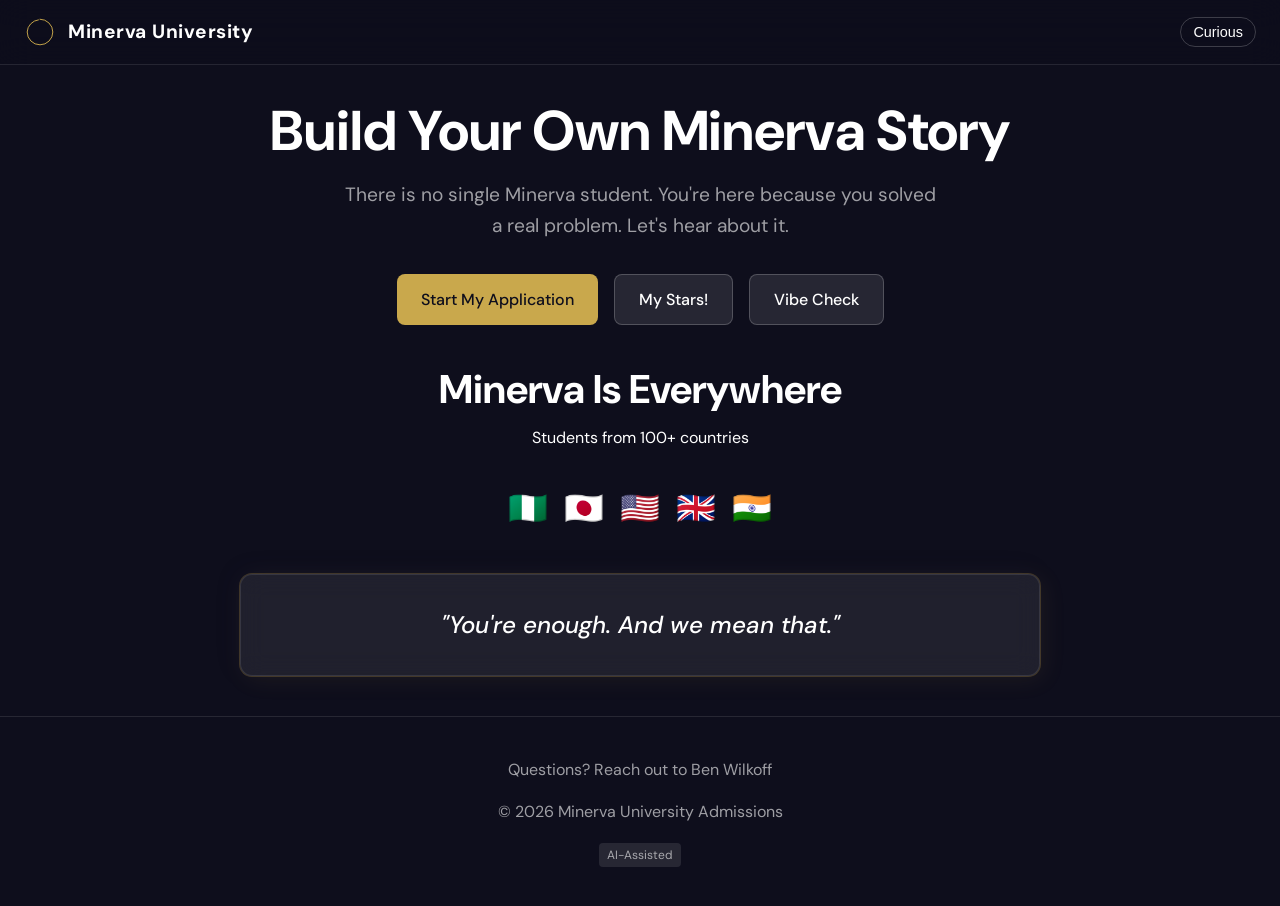
==== index.html @ 48ef0e26 "phase1: critical fixes - buttons, navigation, actual logo" ====
<!DOCTYPE html>
<html lang="en">
<head>
    <meta charset="UTF-8">
    <meta name="viewport" content="width=device-width, initial-scale=1.0">
    <title>Minerva University Admissions</title>
    <link rel="stylesheet" href="css/styles.css">
    <link rel="stylesheet" href="css/glassmorphism.css">
</head>
<body>
    <nav class="navbar glass-nav">
        <div class="nav-left">
            <svg class="logo-enso" viewBox="0 0 100 100">
                <!-- Open circle hand-drawn style -->
                <path d="M 50 10 A 40 40 0 1 1 10 50 A 40 40 0 0 1 45 12" />
            </svg>
            <span class="nav-title">Minerva University</span>
        </div>
        <button class="mood-toggle">Curious</button>
    </nav>

    <main class="container">
        <section class="hero text-center mt-4 mb-4">
            <h1>Build Your Own Minerva Story</h1>
            <p class="subtitle" style="margin-left: auto; margin-right: auto;">There is no single Minerva student. You're here because you solved a real problem. Let's hear about it.</p>
            <div class="btn-group" style="justify-content: center;">
                <a href="apply/index.html" class="btn btn-primary">Start My Application</a>
                <a href="my-stars/index.html" class="btn btn-secondary">My Stars!</a>
                <a href="vibe-check/index.html" class="btn btn-secondary">Vibe Check</a>
            </div>
        </section>

        <section class="flags-section text-center">
            <h2>Minerva Is Everywhere</h2>
            <p class="text-secondary">Students from 100+ countries</p>
            <div id="flag-container" style="display: flex; flex-wrap: wrap; gap: 16px; justify-content: center; margin-top: 32px;">
                <!-- Flags will be injected here via JS in Phase 4 -->
                <span class="flag-emoji" style="font-size: 2rem;">🇳🇬</span>
                <span class="flag-emoji" style="font-size: 2rem;">🇯🇵</span>
                <span class="flag-emoji" style="font-size: 2rem;">🇺🇸</span>
                <span class="flag-emoji" style="font-size: 2rem;">🇬🇧</span>
                <span class="flag-emoji" style="font-size: 2rem;">🇮🇳</span>
            </div>
        </section>

        <section class="affirmations">
            <div class="chromatic-glass affirmation-card">
                "The most interesting thing about you is not on your résumé."
            </div>
        </section>
    </main>

    <footer>
        <div class="container footer-content">
            <div class="contact">Questions? Reach out to Ben Wilkoff</div>
            <div class="copyright">&copy; 2026 Minerva University Admissions</div>
            <div class="ai-disclosure">
                <span class="badge" style="background: rgba(255,255,255,0.1); padding: 4px 8px; border-radius: 4px; font-size: 12px;">AI-Assisted</span>
            </div>
        </div>
    </footer>

    <script src="js/haptics.js"></script>
    <script src="js/app.js"></script>
</body>
</html>
---- css/styles.css ----
/* css/styles.css */
@import url('https://fonts.googleapis.com/css2?family=DM+Sans:wght@400;500;700&display=swap');

:root {
  --primary-gold: #C9A84C;
  --bg-dark: #0E0E1C;
  --glass-border: rgba(255, 255, 255, 0.2);
  --text-primary: #FFFFFF;
  --text-secondary: rgba(255, 255, 255, 0.6);
  --gap: 12px;
  --padding: 24px;
  --margin: 40px;
  --radius-card: 12px;
  --radius-btn: 8px;
}

* {
  box-sizing: border-box;
  margin: 0;
  padding: 0;
}

body {
  font-family: 'DM Sans', system-ui, -apple-system, sans-serif;
  background-color: var(--bg-dark);
  color: var(--text-primary);
  line-height: 1.6;
  min-height: 100vh;
  display: flex;
  flex-direction: column;
  overflow-x: hidden;
}

a {
  text-decoration: none;
  color: inherit;
}

/* Navigation */
.navbar {
  position: sticky;
  top: 0;
  z-index: 100;
  display: flex;
  justify-content: space-between;
  align-items: center;
  padding: 16px 24px;
  width: 100%;
}

.nav-left {
  display: flex;
  align-items: center;
  gap: 12px;
}

.logo-enso {
  width: 32px;
  height: 32px;
  fill: none;
  stroke: var(--primary-gold);
  stroke-width: 3;
  stroke-linecap: round;
}

.nav-title {
  font-weight: 700;
  font-size: 1.2rem;
  letter-spacing: 0.5px;
}

.mood-toggle {
  background: transparent;
  border: 1px solid var(--glass-border);
  color: var(--text-primary);
  padding: 6px 12px;
  border-radius: 20px;
  font-size: 0.9rem;
  cursor: pointer;
  transition: background 0.2s;
}

.mood-toggle:hover {
  background: rgba(255, 255, 255, 0.1);
}

/* Typography */
h1, h2, h3, h4 {
  font-weight: 700;
  line-height: 1.2;
}

h1 {
  font-size: clamp(2rem, 5vw, 3.5rem);
  margin-bottom: 16px;
}

h2 {
  font-size: clamp(1.5rem, 4vw, 2.5rem);
  margin-bottom: 12px;
}

.subtitle {
  font-size: 1.2rem;
  color: var(--text-secondary);
  max-width: 600px;
  margin-bottom: 32px;
}

.small-caps {
  font-size: 12px;
  text-transform: uppercase;
  letter-spacing: 2px;
  color: var(--text-secondary);
}

/* Layout */
.container {
  width: 100%;
  max-width: 1200px;
  margin: 0 auto;
  padding: 0 24px;
}

section {
  margin: var(--margin) 0;
}

/* Buttons */
.btn-group {
  display: flex;
  gap: 16px;
  flex-wrap: wrap;
}

.btn {
  display: inline-flex;
  align-items: center;
  justify-content: center;
  padding: 12px 24px;
  border-radius: var(--radius-btn);
  font-weight: 500;
  cursor: pointer;
  transition: transform 0.2s, opacity 0.2s;
  border: none;
  font-size: 1rem;
}

.btn:hover {
  transform: translateY(-2px);
  opacity: 0.9;
}

.btn:active {
  transform: translateY(0);
}

.btn-primary {
  background-color: var(--primary-gold);
  color: var(--bg-dark);
}

.btn-secondary {
  background-color: rgba(255, 255, 255, 0.1);
  color: var(--text-primary);
  border: 1px solid var(--glass-border);
}

/* Forms */
.form-group {
  margin-bottom: 24px;
}

label {
  display: block;
  margin-bottom: 8px;
  font-weight: 500;
}

input[type="text"],
input[type="email"],
textarea {
  width: 100%;
  padding: 16px;
  background: rgba(255, 255, 255, 0.05);
  border: 1px solid var(--glass-border);
  border-radius: var(--radius-btn);
  color: var(--text-primary);
  font-family: inherit;
  font-size: 1rem;
  transition: border-color 0.2s;
}

input:focus,
textarea:focus {
  outline: none;
  border-color: var(--primary-gold);
}

textarea {
  min-height: 150px;
  resize: vertical;
}

/* Footer */
footer {
  margin-top: auto;
  padding: 40px 0;
  border-top: 1px solid rgba(255, 255, 255, 0.1);
  text-align: center;
}

.footer-content {
  display: flex;
  flex-direction: column;
  align-items: center;
  gap: 16px;
  color: var(--text-secondary);
}

/* Progress Bar */
.progress-container {
  width: 100%;
  height: 4px;
  background: rgba(255, 255, 255, 0.1);
  border-radius: 2px;
  margin: 16px 0;
  overflow: hidden;
}

.progress-bar {
  height: 100%;
  background: var(--primary-gold);
  width: 0%;
  transition: width 0.3s ease;
}

/* Utilities */
.text-center { text-align: center; }
.mt-4 { margin-top: 32px; }
.mb-4 { margin-bottom: 32px; }
---- css/glassmorphism.css ----
/* css/glassmorphism.css */

/* Basic Glassmorphism */
.glass {
  background: rgba(255, 255, 255, 0.1);
  backdrop-filter: blur(12px);
  -webkit-backdrop-filter: blur(12px);
  border: 1px solid rgba(255, 255, 255, 0.2);
  border-radius: 12px;
}

/* Nav Glass (more opaque) */
.glass-nav {
  background: rgba(14, 14, 28, 0.7);
  backdrop-filter: blur(16px);
  -webkit-backdrop-filter: blur(16px);
  border-bottom: 1px solid rgba(255, 255, 255, 0.1);
}

/* Chromatic Glass (enhanced frosted glass with shimmer) */
.chromatic-glass {
  position: relative;
  background: rgba(255, 255, 255, 0.08);
  backdrop-filter: blur(12px) hue-rotate(2deg);
  -webkit-backdrop-filter: blur(12px) hue-rotate(2deg);
  border-radius: 12px;
  box-shadow:
    0 0 0 1px rgba(201, 168, 76, 0.25),      /* gold rim */
    4px 4px 24px rgba(201, 168, 76, 0.08),     /* gold glow */
    -4px -4px 24px rgba(45, 53, 97, 0.08),     /* blue glow */
    inset 0 0 0 1px rgba(255, 255, 255, 0.1);  /* inner light */
  overflow: hidden; /* To contain the shimmer pseudoelement if used, though specs don't strictly define structure */
}

/* Shimmer animation (rotating prismatic gradient) */
.chromatic-glass::before {
  content: "";
  position: absolute;
  top: 50%;
  left: 50%;
  width: 200%;
  height: 200%;
  background: conic-gradient(
    from 0deg,
    transparent 0deg,
    rgba(255, 255, 255, 0.05) 90deg,
    rgba(201, 168, 76, 0.1) 180deg,
    transparent 270deg
  );
  transform-origin: 0 0;
  animation: chromaticShimmer 10s linear infinite;
  pointer-events: none;
  z-index: 0;
}

.chromatic-glass > * {
  position: relative;
  z-index: 1;
}

@keyframes chromaticShimmer {
  0% { transform: rotate(0deg) translateX(-50%) translateY(-50%); }
  100% { transform: rotate(360deg) translateX(-50%) translateY(-50%); }
}

/* Application specific cards */
.affirmation-card {
  padding: 32px;
  text-align: center;
  font-size: 1.5rem;
  font-weight: 500;
  font-style: italic;
  margin: 40px auto;
  max-width: 800px;
}

.competition-card {
  padding: 24px;
  cursor: pointer;
  transition: transform 0.2s, box-shadow 0.2s;
}

.competition-card:hover {
  transform: translateY(-4px);
  box-shadow: 
    0 0 0 1px rgba(201, 168, 76, 0.5),
    4px 4px 32px rgba(201, 168, 76, 0.15),
    -4px -4px 32px rgba(45, 53, 97, 0.15);
}

.form-container {
  padding: 40px;
  max-width: 600px;
  margin: 40px auto;
}
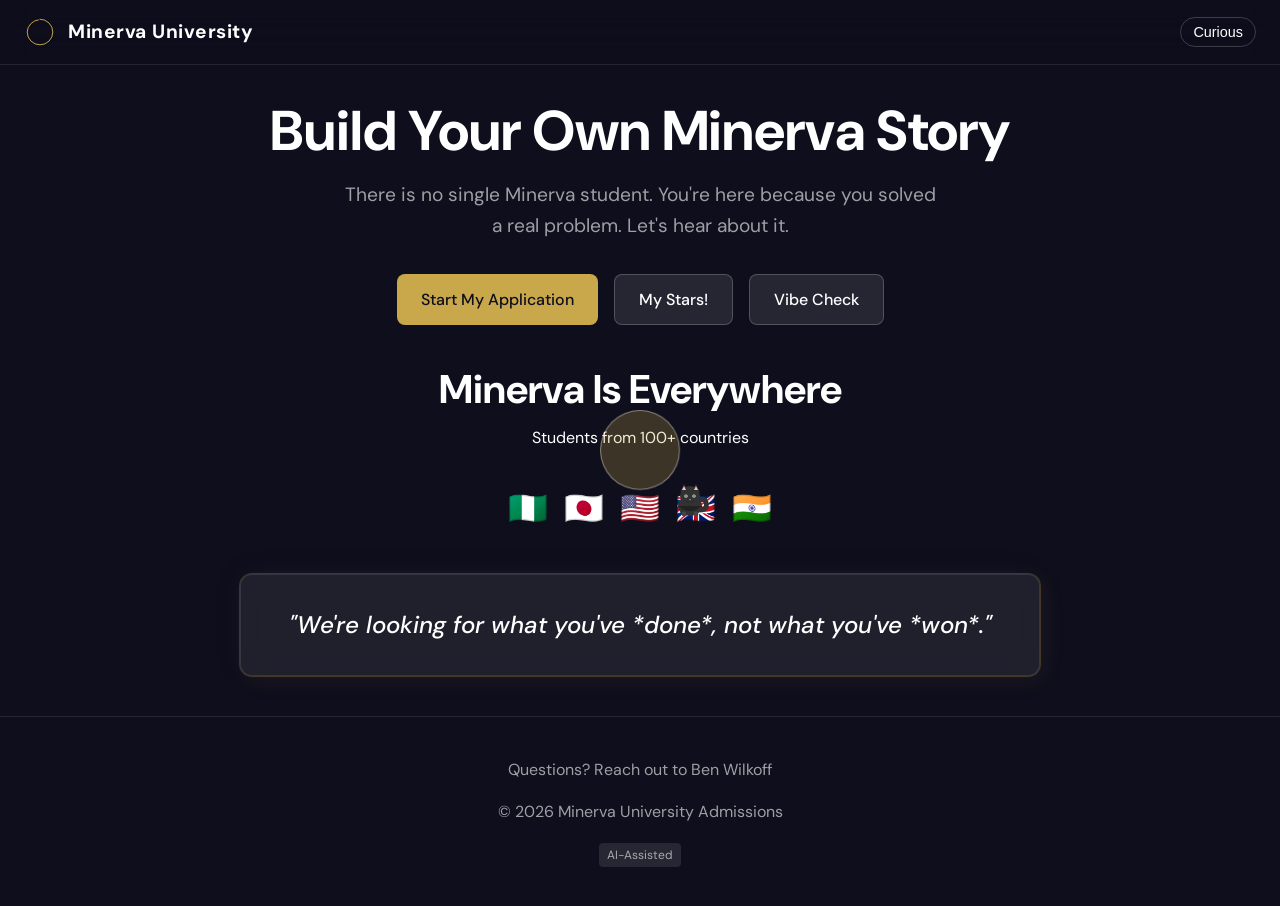
==== commit c38af94c: "phase2: realistic freddy with fur and spring physics" ====
--- a/index.html
+++ b/index.html
@@ -62,5 +62,6 @@
 
     <script src="js/haptics.js"></script>
     <script src="js/app.js"></script>
+    <script src="js/freddy.js"></script>
 </body>
 </html>
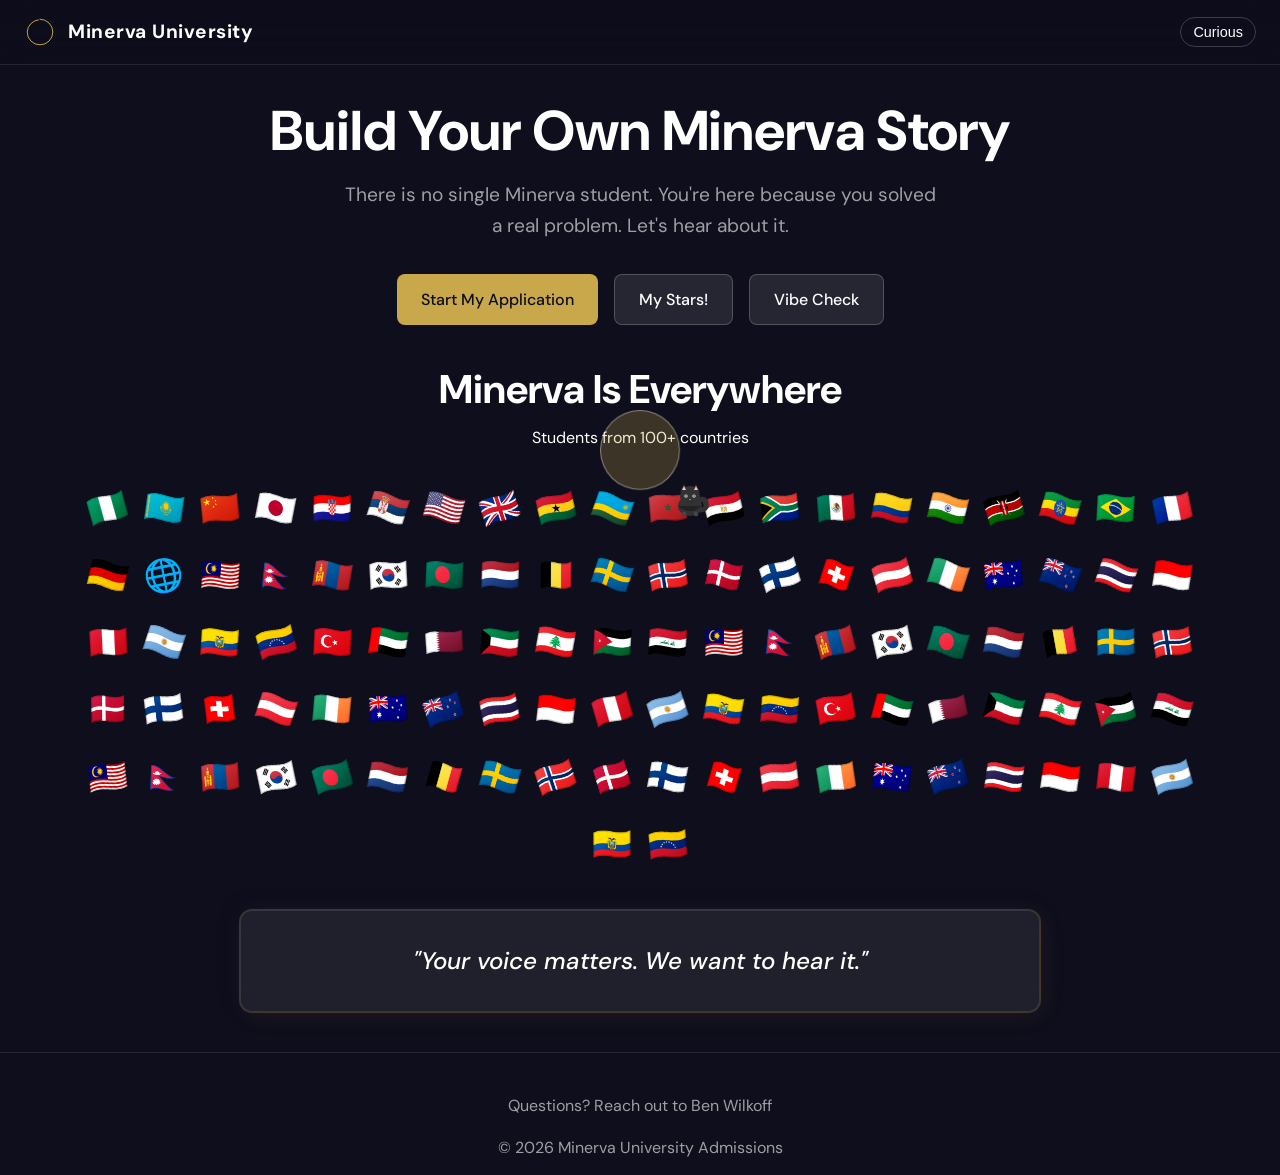
==== commit 32f94a53: "phase4: 100+ country flags with toss animation" ====
--- a/index.html
+++ b/index.html
@@ -63,5 +63,6 @@
     <script src="js/haptics.js"></script>
     <script src="js/app.js"></script>
     <script src="js/freddy.js"></script>
+    <script src="js/flag-animation.js"></script>
 </body>
 </html>
--- a/css/glassmorphism.css
+++ b/css/glassmorphism.css
@@ -1,4 +1,6 @@
-/* css/glassmorphism.css */
+/* css/glassmorphism.css
+   Phase 3: Glassmorphism + Chromatic Glass shimmer implemented 
+*/
 
 /* Basic Glassmorphism */
 .glass {
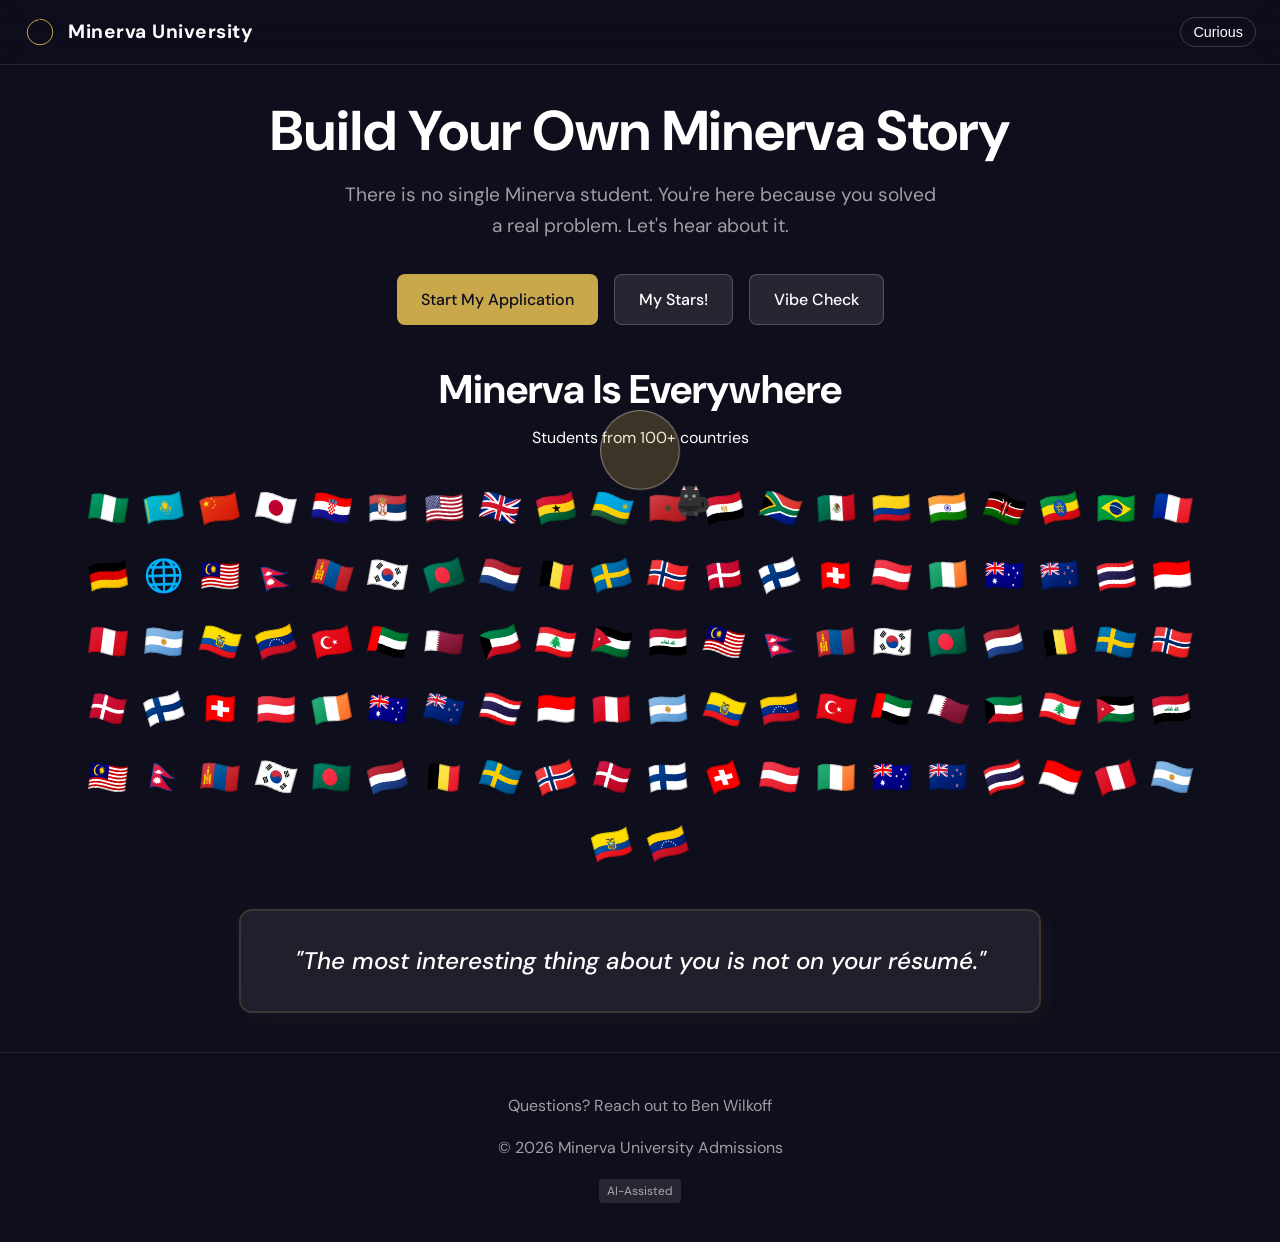
==== commit 896c7521: "phase9: final polish, testing, and deployment" ====
--- a/index.html
+++ b/index.html
@@ -6,6 +6,7 @@
     <title>Minerva University Admissions</title>
     <link rel="stylesheet" href="css/styles.css">
     <link rel="stylesheet" href="css/glassmorphism.css">
+    <link rel="stylesheet" href="css/device-themes.css">
 </head>
 <body>
     <nav class="navbar glass-nav">
@@ -61,6 +62,7 @@
     </footer>
 
     <script src="js/haptics.js"></script>
+    <script src="js/device-detect.js"></script>
     <script src="js/app.js"></script>
     <script src="js/freddy.js"></script>
     <script src="js/flag-animation.js"></script>
--- a/css/device-themes.css
+++ b/css/device-themes.css
@@ -0,0 +1,74 @@
+/* css/device-themes.css */
+
+/* iPhone Pro */
+html.device-iphone.iphone-pro {
+  --primary-gold: #D4AF37; /* richer gold */
+}
+html.device-iphone.iphone-pro .glass, 
+html.device-iphone.iphone-pro .chromatic-glass {
+  backdrop-filter: blur(16px);
+  -webkit-backdrop-filter: blur(16px);
+}
+html.device-iphone.iphone-pro .navbar {
+  padding-top: max(env(safe-area-inset-top), 16px);
+}
+html.device-iphone.iphone-pro .container {
+  padding: 0 16px; /* more compact */
+}
+
+/* iPhone Base */
+html.device-iphone.iphone-base {
+  --primary-gold: #C9A84C;
+}
+html.device-iphone.iphone-base .glass, 
+html.device-iphone.iphone-base .chromatic-glass {
+  backdrop-filter: blur(10px);
+  -webkit-backdrop-filter: blur(10px);
+}
+
+/* iPad */
+html.device-ipad .container {
+  max-width: 900px;
+}
+html.device-ipad .grid {
+  grid-template-columns: repeat(2, 1fr);
+}
+
+/* Samsung / Android */
+html.device-samsung {
+  --bg-dark: #0A0A14; /* cooler blue-gray */
+  --primary-gold: #B39B42;
+}
+html.device-android .glass, 
+html.device-android .chromatic-glass {
+  backdrop-filter: blur(8px);
+  -webkit-backdrop-filter: blur(8px);
+}
+
+/* MacBook */
+html.device-macbook .container {
+  max-width: 1000px;
+}
+html.device-macbook .competition-card:hover {
+  transform: translateY(-6px);
+  box-shadow: 
+    0 0 0 1px rgba(201, 168, 76, 0.6),
+    8px 8px 40px rgba(201, 168, 76, 0.2),
+    -8px -8px 40px rgba(45, 53, 97, 0.2);
+}
+
+/* iMac */
+html.device-imac .container {
+  max-width: 1400px;
+}
+
+/* Windows */
+html.os-windows {
+  /* subtly different rendering or colors */
+  --bg-dark: #0C0C18;
+}
+html.os-windows * {
+  /* explicit override for sub-pixel antialiasing on windows */
+  -webkit-font-smoothing: antialiased;
+  -moz-osx-font-smoothing: grayscale;
+}
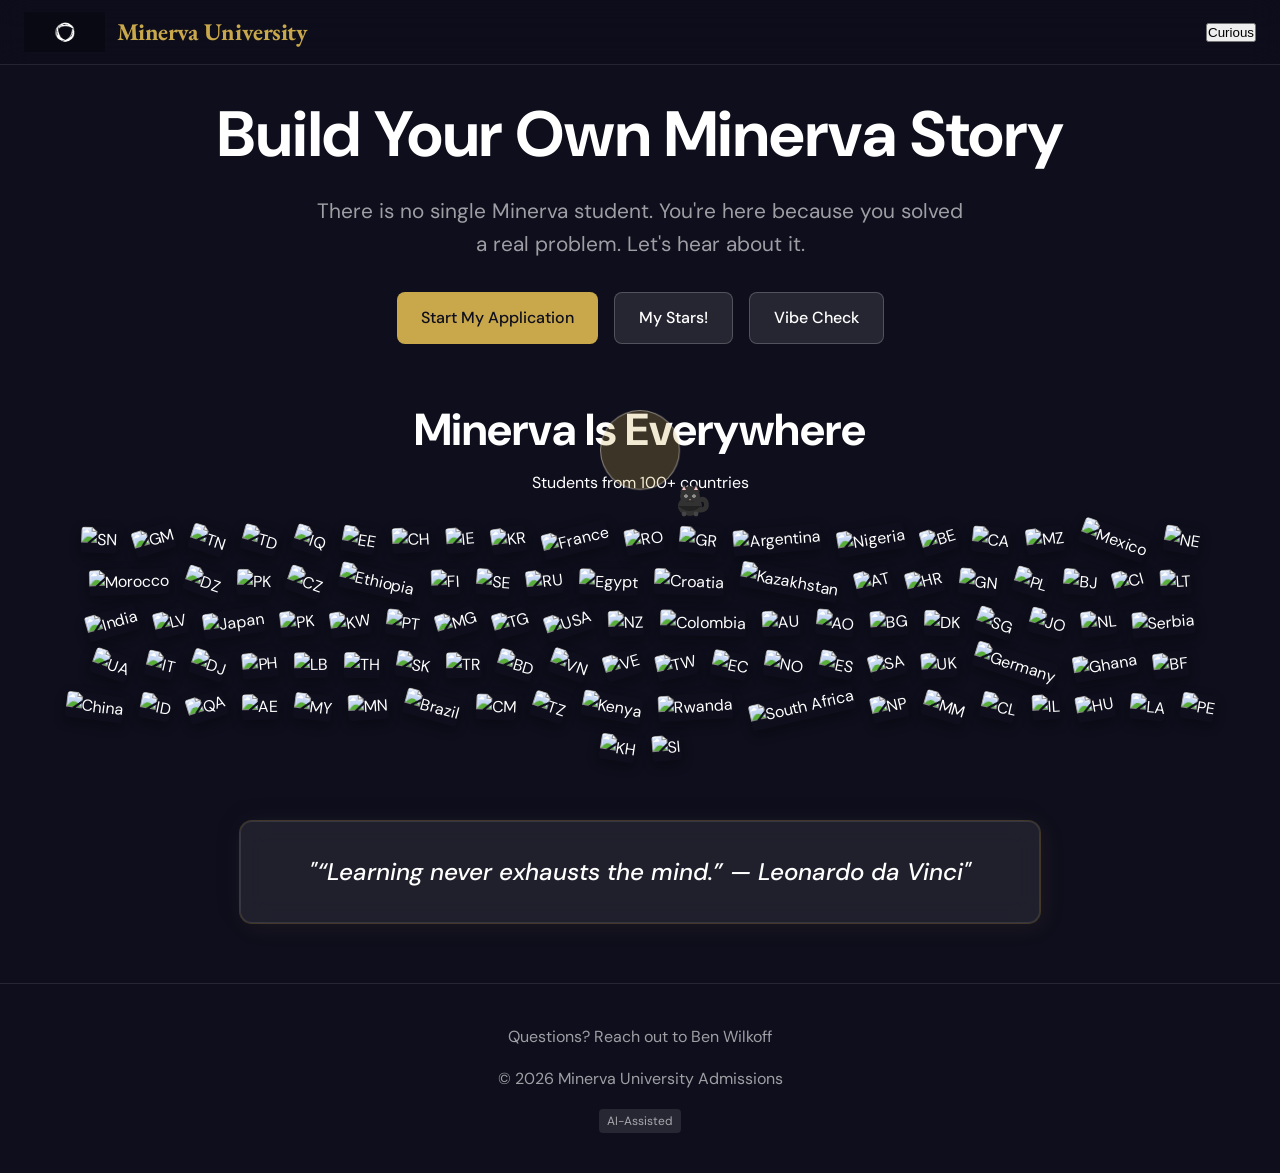
==== commit 68742ce2: "fix: amp haptics, randomize flags, add idle motion, upgrade logo typography, and expand affirmations" ====
--- a/index.html
+++ b/index.html
@@ -11,10 +11,7 @@
 <body>
     <nav class="navbar glass-nav">
         <div class="nav-left">
-            <svg class="logo-enso" viewBox="0 0 100 100">
-                <!-- Open circle hand-drawn style -->
-                <path d="M 50 10 A 40 40 0 1 1 10 50 A 40 40 0 0 1 45 12" />
-            </svg>
+            <img src="Minerva Logo/download (6).png" alt="Minerva Logo" class="logo-png">
             <span class="nav-title">Minerva University</span>
         </div>
         <button class="mood-toggle">Curious</button>
--- a/css/styles.css
+++ b/css/styles.css
@@ -1,5 +1,5 @@
 /* css/styles.css */
-@import url('https://fonts.googleapis.com/css2?family=DM+Sans:wght@400;500;700&display=swap');
+@import url('https://fonts.googleapis.com/css2?family=DM+Sans:wght@400;500;700&family=EB+Garamond:wght@400;700&display=swap');
 
 :root {
   --primary-gold: #C9A84C;
@@ -44,7 +44,7 @@
   display: flex;
   justify-content: space-between;
   align-items: center;
-  padding: 16px 24px;
+  padding: 12px 24px;
   width: 100%;
 }
 
@@ -52,6 +52,12 @@
   display: flex;
   align-items: center;
   gap: 12px;
+}
+
+.logo-png {
+  height: 40px;
+  mix-blend-mode: screen; /* Removes black background */
+  filter: brightness(1.2);
 }
 
 .logo-enso {
@@ -64,24 +70,11 @@
 }
 
 .nav-title {
+  font-family: 'EB Garamond', serif;
   font-weight: 700;
-  font-size: 1.2rem;
-  letter-spacing: 0.5px;
-}
-
-.mood-toggle {
-  background: transparent;
-  border: 1px solid var(--glass-border);
-  color: var(--text-primary);
-  padding: 6px 12px;
-  border-radius: 20px;
-  font-size: 0.9rem;
-  cursor: pointer;
-  transition: background 0.2s;
-}
-
-.mood-toggle:hover {
-  background: rgba(255, 255, 255, 0.1);
+  font-size: 1.5rem;
+  letter-spacing: -0.02em; /* Tighter spacing as requested */
+  color: var(--primary-gold);
 }
 
 /* Typography */
@@ -91,26 +84,26 @@
 }
 
 h1 {
-  font-size: clamp(2rem, 5vw, 3.5rem);
-  margin-bottom: 16px;
+  font-size: clamp(2.2rem, 6vw, 4rem);
+  margin-bottom: 20px;
 }
 
 h2 {
-  font-size: clamp(1.5rem, 4vw, 2.5rem);
+  font-size: clamp(1.8rem, 4vw, 2.8rem);
   margin-bottom: 12px;
 }
 
 .subtitle {
-  font-size: 1.2rem;
+  font-size: 1.3rem;
   color: var(--text-secondary);
-  max-width: 600px;
+  max-width: 650px;
   margin-bottom: 32px;
 }
 
 .small-caps {
   font-size: 12px;
   text-transform: uppercase;
-  letter-spacing: 2px;
+  letter-spacing: 1px; /* Reduced spacing */
   color: var(--text-secondary);
 }
 
@@ -123,7 +116,17 @@
 }
 
 section {
-  margin: var(--margin) 0;
+  margin: 60px 0;
+}
+
+/* Flag Idle Animation */
+.flag-emoji.idle-float {
+  animation: flagFloat 4s ease-in-out infinite;
+}
+
+@keyframes flagFloat {
+  0%, 100% { transform: translateY(0) rotate(var(--rot)); }
+  50% { transform: translateY(-8px) rotate(calc(var(--rot) + 5deg)); }
 }
 
 /* Buttons */
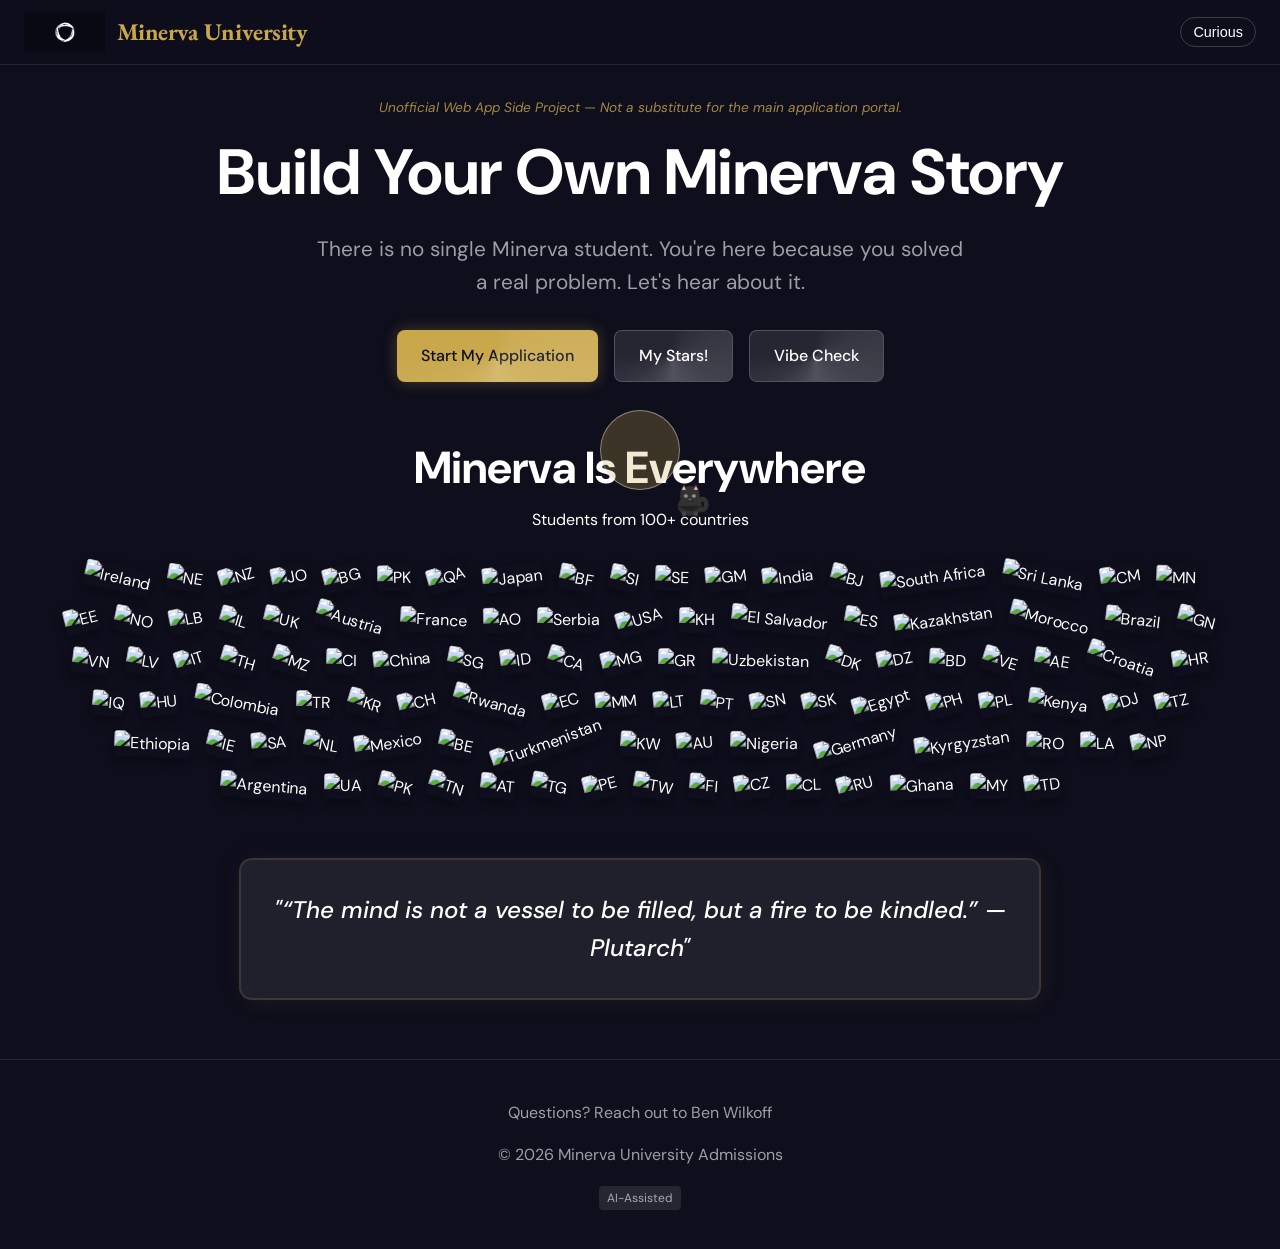
==== commit 26656813: "feat: add pixie dust idle animation, apply chromatic glass to buttons, and refine haptics" ====
--- a/index.html
+++ b/index.html
@@ -19,6 +19,7 @@
 
     <main class="container">
         <section class="hero text-center mt-4 mb-4">
+            <p class="disclaimer-text">Unofficial Web App Side Project — Not a substitute for the main application portal.</p>
             <h1>Build Your Own Minerva Story</h1>
             <p class="subtitle" style="margin-left: auto; margin-right: auto;">There is no single Minerva student. You're here because you solved a real problem. Let's hear about it.</p>
             <div class="btn-group" style="justify-content: center;">
--- a/css/styles.css
+++ b/css/styles.css
@@ -77,6 +77,23 @@
   color: var(--primary-gold);
 }
 
+.mood-toggle {
+  background: transparent;
+  border: 1px solid var(--glass-border);
+  color: var(--text-primary);
+  padding: 6px 12px;
+  border-radius: 20px;
+  font-size: 0.9rem;
+  cursor: pointer;
+  transition: background 0.2s, box-shadow 0.2s;
+  outline: none;
+}
+
+.mood-toggle:hover {
+  background: rgba(255, 255, 255, 0.05);
+  box-shadow: 0 0 10px rgba(201, 168, 76, 0.2);
+}
+
 /* Typography */
 h1, h2, h3, h4 {
   font-weight: 700;
@@ -100,6 +117,14 @@
   margin-bottom: 32px;
 }
 
+.disclaimer-text {
+  font-size: 0.85rem;
+  color: var(--primary-gold);
+  opacity: 0.8;
+  margin-bottom: 16px;
+  font-style: italic;
+}
+
 .small-caps {
   font-size: 12px;
   text-transform: uppercase;
@@ -113,6 +138,24 @@
   max-width: 1200px;
   margin: 0 auto;
   padding: 0 24px;
+}
+
+/* Bloom Entry Animation */
+body {
+  animation: bloomEntry 1.2s cubic-bezier(0.2, 0.8, 0.2, 1) forwards;
+}
+
+@keyframes bloomEntry {
+  0% {
+    opacity: 0;
+    transform: scale(0.95) translateY(20px);
+    filter: blur(10px);
+  }
+  100% {
+    opacity: 1;
+    transform: scale(1) translateY(0);
+    filter: blur(0);
+  }
 }
 
 section {
--- a/css/glassmorphism.css
+++ b/css/glassmorphism.css
@@ -95,3 +95,31 @@
   max-width: 600px;
   margin: 40px auto;
 }
+
+/* Magic Buttons */
+.btn-primary, .btn-secondary {
+  position: relative;
+  overflow: hidden;
+}
+
+.btn-primary::after, .btn-secondary::after {
+  content: "";
+  position: absolute;
+  top: -50%;
+  left: -50%;
+  width: 200%;
+  height: 200%;
+  background: conic-gradient(
+    from 0deg,
+    transparent 0deg,
+    rgba(255, 255, 255, 0.1) 90deg,
+    rgba(255, 255, 255, 0.2) 180deg,
+    transparent 270deg
+  );
+  animation: chromaticShimmer 6s linear infinite;
+  pointer-events: none;
+}
+
+.btn-primary {
+  box-shadow: 0 0 15px rgba(201, 168, 76, 0.3);
+}
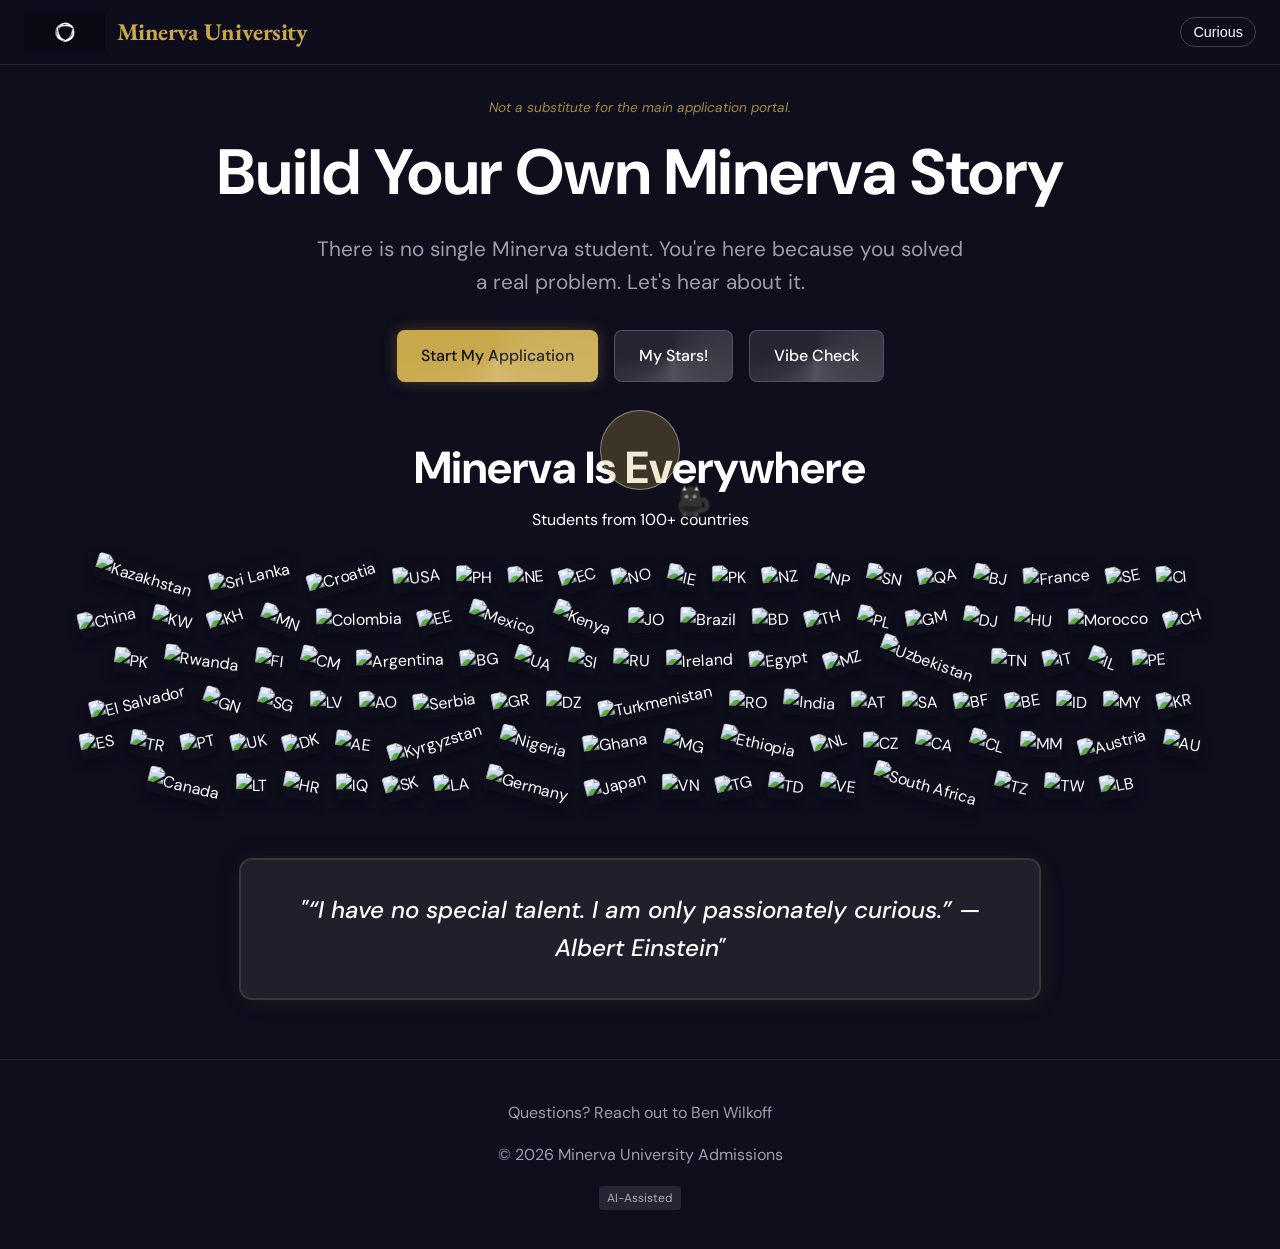
==== commit 9c4b09df: "refactor: implement extensive future roadmap items including audio, advanced freddy logic, preloadin" ====
--- a/index.html
+++ b/index.html
@@ -2,11 +2,15 @@
 <html lang="en">
 <head>
     <meta charset="UTF-8">
-    <meta name="viewport" content="width=device-width, initial-scale=1.0">
+    <meta name="viewport" content="width=device-width, initial-scale=1.0, viewport-fit=cover">
     <title>Minerva University Admissions</title>
     <link rel="stylesheet" href="css/styles.css">
     <link rel="stylesheet" href="css/glassmorphism.css">
     <link rel="stylesheet" href="css/device-themes.css">
+    <link rel="preload" href="assets/svg/freddy-sitting.svg" as="image">
+    <link rel="preload" href="assets/svg/freddy-running.svg" as="image">
+    <link rel="preload" href="assets/svg/freddy-lounging.svg" as="image">
+    <link rel="preload" href="assets/svg/freddy-rizz.svg" as="image">
 </head>
 <body>
     <nav class="navbar glass-nav">
@@ -19,7 +23,7 @@
 
     <main class="container">
         <section class="hero text-center mt-4 mb-4">
-            <p class="disclaimer-text">Unofficial Web App Side Project — Not a substitute for the main application portal.</p>
+            <p class="disclaimer-text">Not a substitute for the main application portal.</p>
             <h1>Build Your Own Minerva Story</h1>
             <p class="subtitle" style="margin-left: auto; margin-right: auto;">There is no single Minerva student. You're here because you solved a real problem. Let's hear about it.</p>
             <div class="btn-group" style="justify-content: center;">
@@ -59,6 +63,7 @@
         </div>
     </footer>
 
+    <script src="js/audio.js"></script>
     <script src="js/haptics.js"></script>
     <script src="js/device-detect.js"></script>
     <script src="js/app.js"></script>
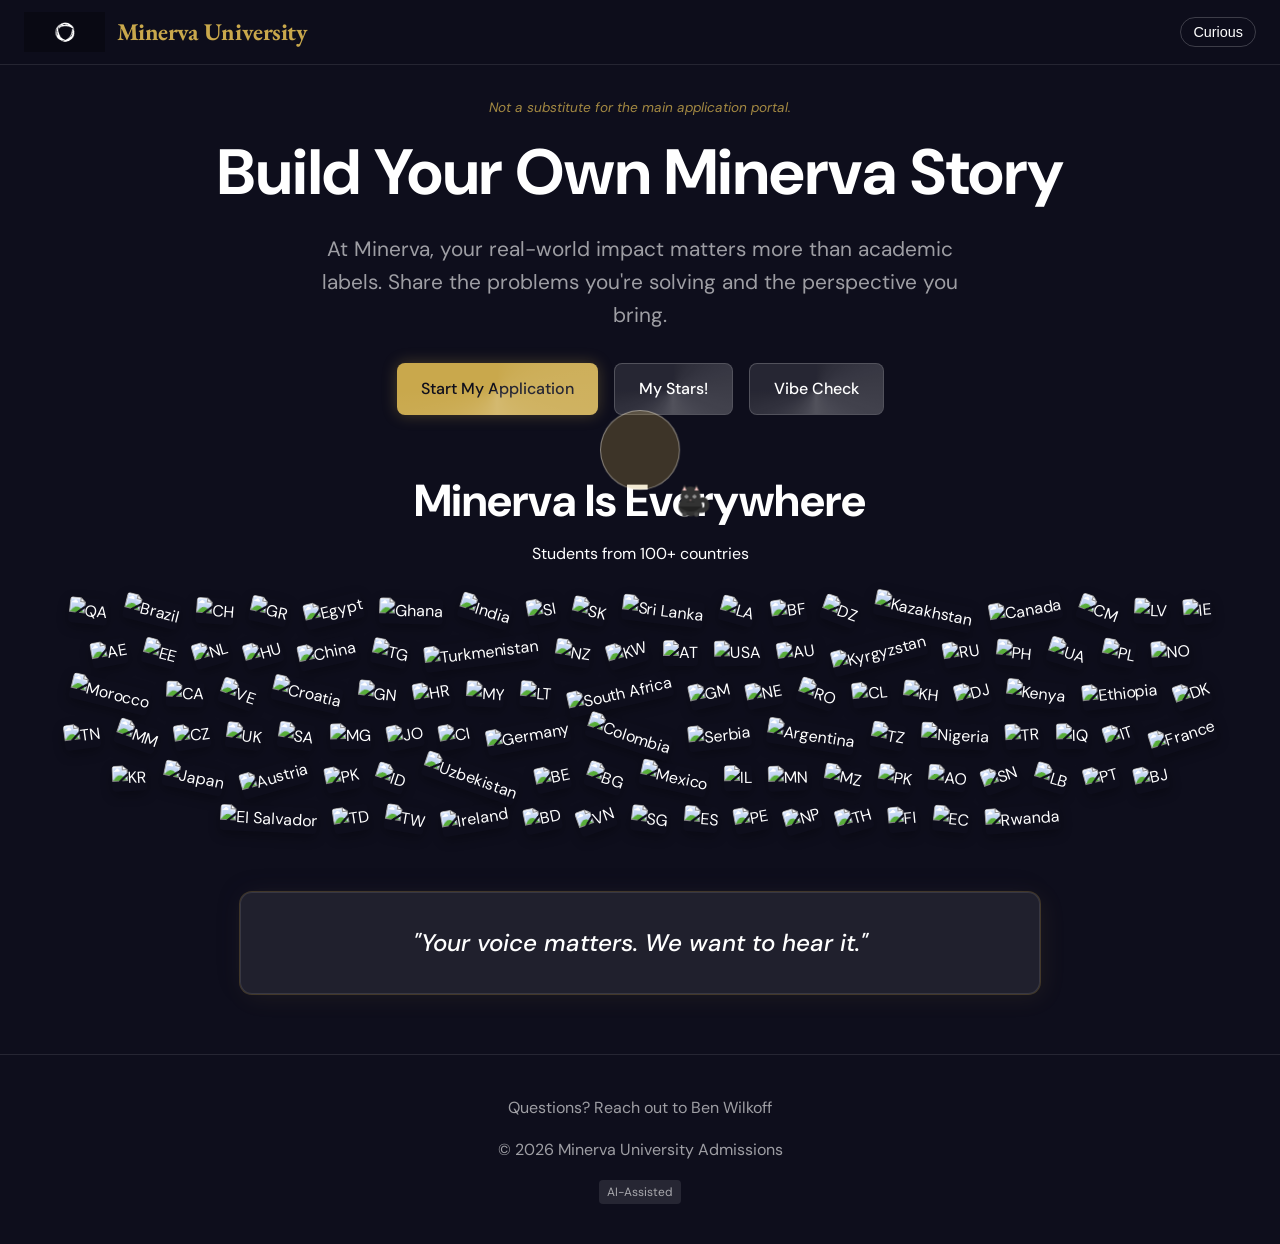
==== commit fe10c8eb: "fix: refine hero subtitle, reduce particle burst height, and handle broken flag images" ====
--- a/index.html
+++ b/index.html
@@ -25,7 +25,7 @@
         <section class="hero text-center mt-4 mb-4">
             <p class="disclaimer-text">Not a substitute for the main application portal.</p>
             <h1>Build Your Own Minerva Story</h1>
-            <p class="subtitle" style="margin-left: auto; margin-right: auto;">There is no single Minerva student. You're here because you solved a real problem. Let's hear about it.</p>
+            <p class="subtitle" style="margin-left: auto; margin-right: auto;">At Minerva, your real-world impact matters more than academic labels. Share the problems you're solving and the perspective you bring.</p>
             <div class="btn-group" style="justify-content: center;">
                 <a href="apply/index.html" class="btn btn-primary">Start My Application</a>
                 <a href="my-stars/index.html" class="btn btn-secondary">My Stars!</a>
